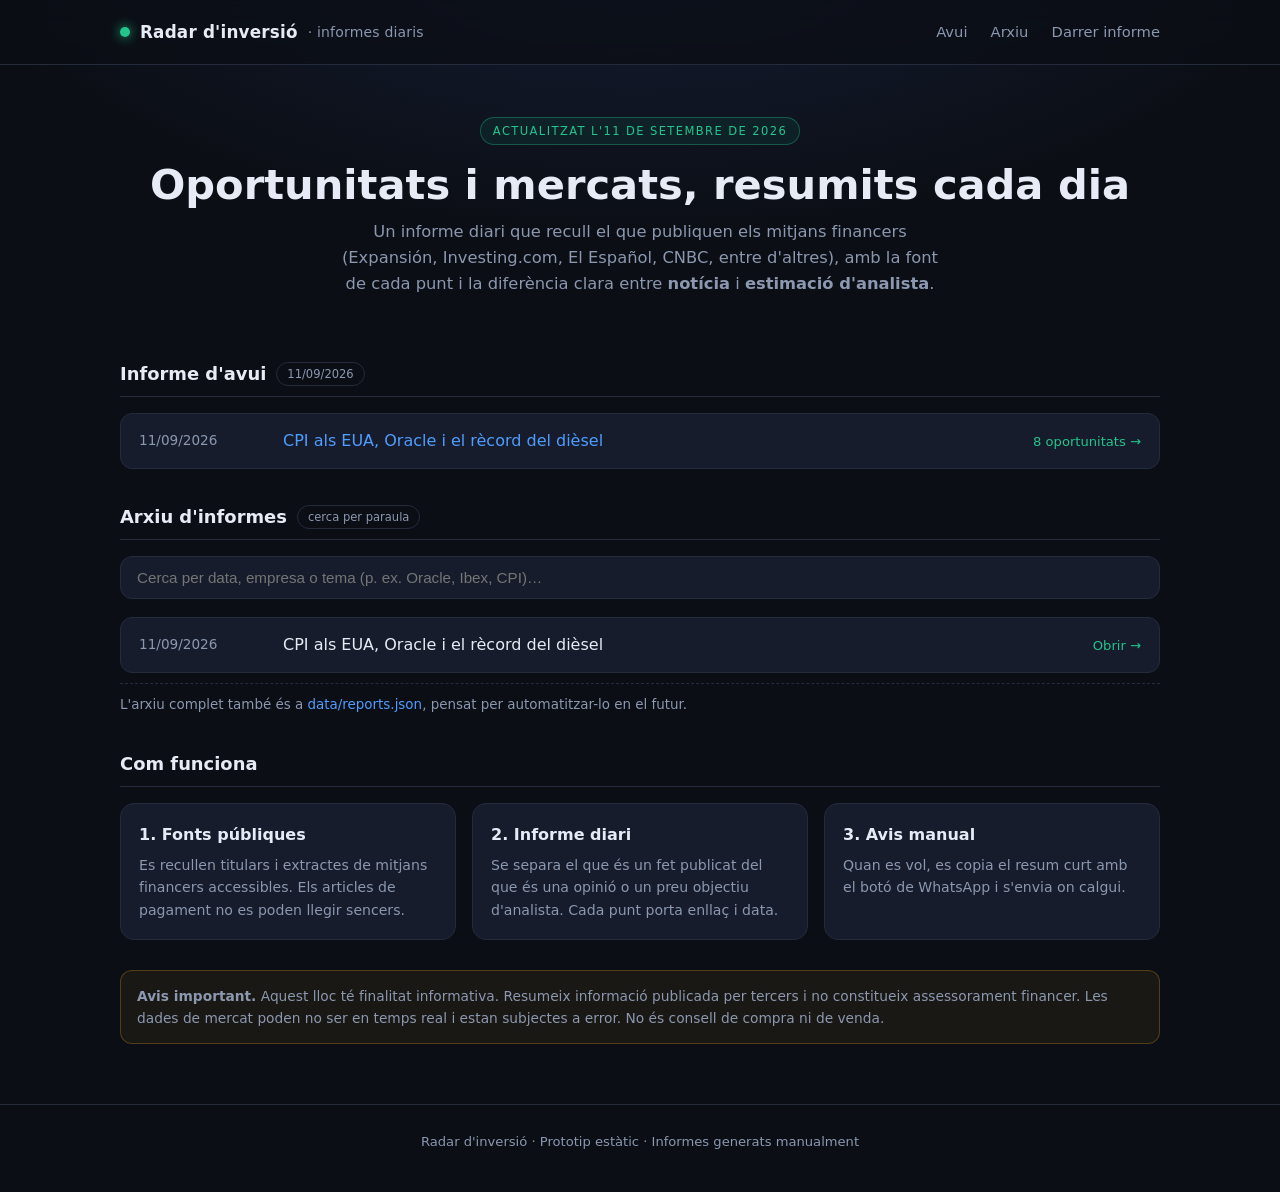
==== index.html @ 151b58ff "primer informe: radar d'inversio 11-09-2026" ====
<!DOCTYPE html>
<html lang="ca">
<head>
<meta charset="UTF-8">
<meta name="viewport" content="width=device-width, initial-scale=1">
<title>Radar d'inversió · informes diaris</title>
<link rel="stylesheet" href="assets/style.css">
</head>
<body>
<header class="site">
  <div class="wrap">
    <div class="brand"><span class="dot"></span> Radar d'inversió <small>· informes diaris</small></div>
    <nav class="top">
      <a href="#avui">Avui</a>
      <a href="#arxiu">Arxiu</a>
      <a href="reports/2026-09-11.html">Darrer informe</a>
    </nav>
  </div>
</header>

<main class="wrap">
  <section class="hero">
    <div class="badge">Actualitzat l'11 de setembre de 2026</div>
    <h1>Oportunitats i mercats, resumits cada dia</h1>
    <p>Un informe diari que recull el que publiquen els mitjans financers (Expansión, Investing.com, El Español, CNBC, entre d'altres), amb la font de cada punt i la diferència clara entre <b>notícia</b> i <b>estimació d'analista</b>.</p>
  </section>

  <h2 class="section-title" id="avui">Informe d'avui <span class="pill">11/09/2026</span></h2>
  <a class="report-item" href="reports/2026-09-11.html" style="display:flex">
    <span class="date">11/09/2026</span>
    <span class="title">CPI als EUA, Oracle i el rècord del dièsel</span>
    <span class="count">8 oportunitats →</span>
  </a>

  <h2 class="section-title" id="arxiu">Arxiu d'informes <span class="pill">cerca per paraula</span></h2>
  <input class="search" id="archive-search" type="search" placeholder="Cerca per data, empresa o tema (p. ex. Oracle, Ibex, CPI)…">

  <div id="archive">
    <div class="report-item" data-date="2026-09-11">
      <span class="date">11/09/2026</span>
      <span class="title">CPI als EUA, Oracle i el rècord del dièsel</span>
      <a class="count" href="reports/2026-09-11.html">Obrir →</a>
    </div>
  </div>

  <p class="source" style="margin-top:6px">L'arxiu complet també és a <a href="data/reports.json">data/reports.json</a>, pensat per automatitzar-lo en el futur.</p>

  <h2 class="section-title">Com funciona</h2>
  <div class="services">
    <div class="service">
      <h4>1. Fonts públiques</h4>
      <p>Es recullen titulars i extractes de mitjans financers accessibles. Els articles de pagament no es poden llegir sencers.</p>
    </div>
    <div class="service">
      <h4>2. Informe diari</h4>
      <p>Se separa el que és un fet publicat del que és una opinió o un preu objectiu d'analista. Cada punt porta enllaç i data.</p>
    </div>
    <div class="service">
      <h4>3. Avis manual</h4>
      <p>Quan es vol, es copia el resum curt amb el botó de WhatsApp i s'envia on calgui.</p>
    </div>
  </div>

  <div class="notice" style="margin-top:30px">
    <b>Avis important.</b> Aquest lloc té finalitat informativa. Resumeix informació publicada per tercers i no constitueix assessorament financer. Les dades de mercat poden no ser en temps real i estan subjectes a error. No és consell de compra ni de venda.
  </div>
</main>

<footer class="site">
  <div class="wrap">
    Radar d'inversió · Prototip estàtic · Informes generats manualment
  </div>
</footer>

<script src="assets/app.js"></script>
</body>
</html>
---- assets/style.css ----
:root {
  --bg: #0b0e14;
  --bg-soft: #131824;
  --bg-card: #161c2b;
  --border: #232b3d;
  --text: #e6ebf5;
  --muted: #8b98b0;
  --accent: #4f9dff;
  --accent-2: #22c58b;
  --danger: #ff5c72;
  --warn: #ffb020;
  --radius: 14px;
  --maxw: 1080px;
}

* { box-sizing: border-box; }

html { scroll-behavior: smooth; }

body {
  margin: 0;
  background: radial-gradient(1200px 600px at 50% -10%, #16203a 0%, var(--bg) 60%);
  color: var(--text);
  font-family: "Segoe UI", system-ui, -apple-system, Roboto, Helvetica, Arial, sans-serif;
  line-height: 1.6;
  min-height: 100vh;
}

a { color: var(--accent); text-decoration: none; }
a:hover { text-decoration: underline; }

.wrap { max-width: var(--maxw); margin: 0 auto; padding: 0 20px; }

header.site {
  border-bottom: 1px solid var(--border);
  background: rgba(11, 14, 20, 0.75);
  backdrop-filter: blur(10px);
  position: sticky;
  top: 0;
  z-index: 20;
}

header.site .wrap {
  display: flex;
  align-items: center;
  justify-content: space-between;
  height: 64px;
  gap: 16px;
}

.brand {
  display: flex;
  align-items: center;
  gap: 10px;
  font-weight: 700;
  font-size: 1.05rem;
  letter-spacing: 0.2px;
}

.brand .dot {
  width: 10px;
  height: 10px;
  border-radius: 50%;
  background: var(--accent-2);
  box-shadow: 0 0 12px var(--accent-2);
}

.brand small { color: var(--muted); font-weight: 400; }

nav.top a {
  color: var(--muted);
  margin-left: 18px;
  font-size: 0.92rem;
}
nav.top a:hover { color: var(--text); text-decoration: none; }

.hero {
  padding: 52px 0 28px;
  text-align: center;
}

.hero h1 {
  font-size: clamp(1.7rem, 4vw, 2.6rem);
  margin: 0 0 10px;
  line-height: 1.15;
}

.hero p {
  color: var(--muted);
  max-width: 620px;
  margin: 0 auto;
  font-size: 1.02rem;
}

.badge {
  display: inline-block;
  font-size: 0.72rem;
  text-transform: uppercase;
  letter-spacing: 1.4px;
  color: var(--accent-2);
  border: 1px solid rgba(34, 197, 139, 0.35);
  background: rgba(34, 197, 139, 0.08);
  padding: 4px 12px;
  border-radius: 999px;
  margin-bottom: 16px;
}

.section-title {
  display: flex;
  align-items: center;
  gap: 10px;
  font-size: 1.12rem;
  margin: 34px 0 16px;
  padding-bottom: 8px;
  border-bottom: 1px solid var(--border);
}

.section-title .pill {
  font-size: 0.72rem;
  color: var(--muted);
  border: 1px solid var(--border);
  border-radius: 999px;
  padding: 2px 10px;
  font-weight: 400;
}

.grid { display: grid; gap: 16px; grid-template-columns: repeat(auto-fill, minmax(320px, 1fr)); }

.card {
  background: linear-gradient(180deg, var(--bg-card), var(--bg-soft));
  border: 1px solid var(--border);
  border-radius: var(--radius);
  padding: 20px;
  transition: transform 0.15s ease, border-color 0.15s ease;
}

.card:hover { transform: translateY(-2px); border-color: #34405a; }

.card h3 { margin: 0 0 6px; font-size: 1.08rem; }

.card .meta { color: var(--muted); font-size: 0.82rem; margin-bottom: 10px; }

.tags { display: flex; flex-wrap: wrap; gap: 6px; margin: 10px 0 0; }

.tag {
  font-size: 0.72rem;
  padding: 3px 9px;
  border-radius: 999px;
  border: 1px solid var(--border);
  color: var(--muted);
}

.tag.noticia { color: #7fb2ff; border-color: rgba(79,157,255,0.4); }
.tag.estimacio { color: var(--warn); border-color: rgba(255,176,32,0.4); }
.tag.rumor { color: var(--danger); border-color: rgba(255,92,114,0.4); }

.report-item {
  display: flex;
  justify-content: space-between;
  align-items: center;
  gap: 14px;
  padding: 14px 18px;
  border: 1px solid var(--border);
  border-radius: 12px;
  background: var(--bg-card);
  margin-bottom: 10px;
}

.report-item .date { color: var(--muted); font-size: 0.85rem; min-width: 130px; }
.report-item .title { flex: 1; font-weight: 500; }
.report-item .count { color: var(--accent-2); font-size: 0.82rem; }

.search {
  width: 100%;
  padding: 12px 16px;
  border-radius: 12px;
  border: 1px solid var(--border);
  background: var(--bg-card);
  color: var(--text);
  font-size: 0.95rem;
  margin-bottom: 18px;
}
.search:focus { outline: none; border-color: var(--accent); }

.op { border-left: 3px solid var(--accent); }
.op.green { border-left-color: var(--accent-2); }
.op.red { border-left-color: var(--danger); }
.op.amber { border-left-color: var(--warn); }

.op h3 { display: flex; align-items: center; gap: 8px; }
.op .ticker { color: var(--muted); font-size: 0.82rem; font-weight: 400; }

.op .row { margin: 10px 0; font-size: 0.93rem; }
.op .row b { color: var(--text); }
.op .row span { color: var(--muted); }

.risk {
  background: rgba(255, 92, 114, 0.07);
  border: 1px solid rgba(255, 92, 114, 0.25);
  border-radius: 10px;
  padding: 10px 12px;
  font-size: 0.88rem;
  margin-top: 12px;
}
.risk b { color: var(--danger); }

.market-table { width: 100%; border-collapse: collapse; font-size: 0.92rem; }
.market-table th, .market-table td { text-align: left; padding: 10px 12px; border-bottom: 1px solid var(--border); }
.market-table th { color: var(--muted); font-weight: 500; font-size: 0.8rem; text-transform: uppercase; letter-spacing: 0.6px; }
.market-table td.num { font-variant-numeric: tabular-nums; }
.up { color: var(--accent-2); }
.down { color: var(--danger); }

.notice {
  background: rgba(255, 176, 32, 0.06);
  border: 1px solid rgba(255, 176, 32, 0.25);
  border-radius: 12px;
  padding: 14px 16px;
  font-size: 0.86rem;
  color: var(--muted);
  margin: 26px 0;
}

.btn {
  display: inline-flex;
  align-items: center;
  gap: 8px;
  background: var(--accent);
  color: #04121f;
  font-weight: 600;
  border: none;
  border-radius: 10px;
  padding: 10px 16px;
  cursor: pointer;
  font-size: 0.9rem;
  transition: filter 0.15s ease;
}
.btn:hover { filter: brightness(1.08); }
.btn.ghost { background: transparent; color: var(--muted); border: 1px solid var(--border); }

.report-head { padding: 40px 0 10px; }
.report-head h1 { margin: 6px 0 8px; font-size: clamp(1.5rem, 3.4vw, 2.2rem); }
.report-head .meta { color: var(--muted); font-size: 0.9rem; }

.source {
  font-size: 0.84rem;
  color: var(--muted);
  margin-top: 12px;
  padding-top: 10px;
  border-top: 1px dashed var(--border);
}
.source a { color: var(--accent); }

footer.site {
  border-top: 1px solid var(--border);
  margin-top: 60px;
  padding: 26px 0 40px;
  color: var(--muted);
  font-size: 0.82rem;
  text-align: center;
}

.back { display: inline-block; margin: 20px 0 0; color: var(--muted); font-size: 0.88rem; }

.services { display: grid; gap: 16px; grid-template-columns: repeat(auto-fit, minmax(240px, 1fr)); }
.service { background: var(--bg-card); border: 1px solid var(--border); border-radius: var(--radius); padding: 18px; }
.service h4 { margin: 0 0 6px; }
.service p { margin: 0; color: var(--muted); font-size: 0.88rem; }

@media (max-width: 640px) {
  .report-item { flex-wrap: wrap; }
  nav.top { display: none; }
}
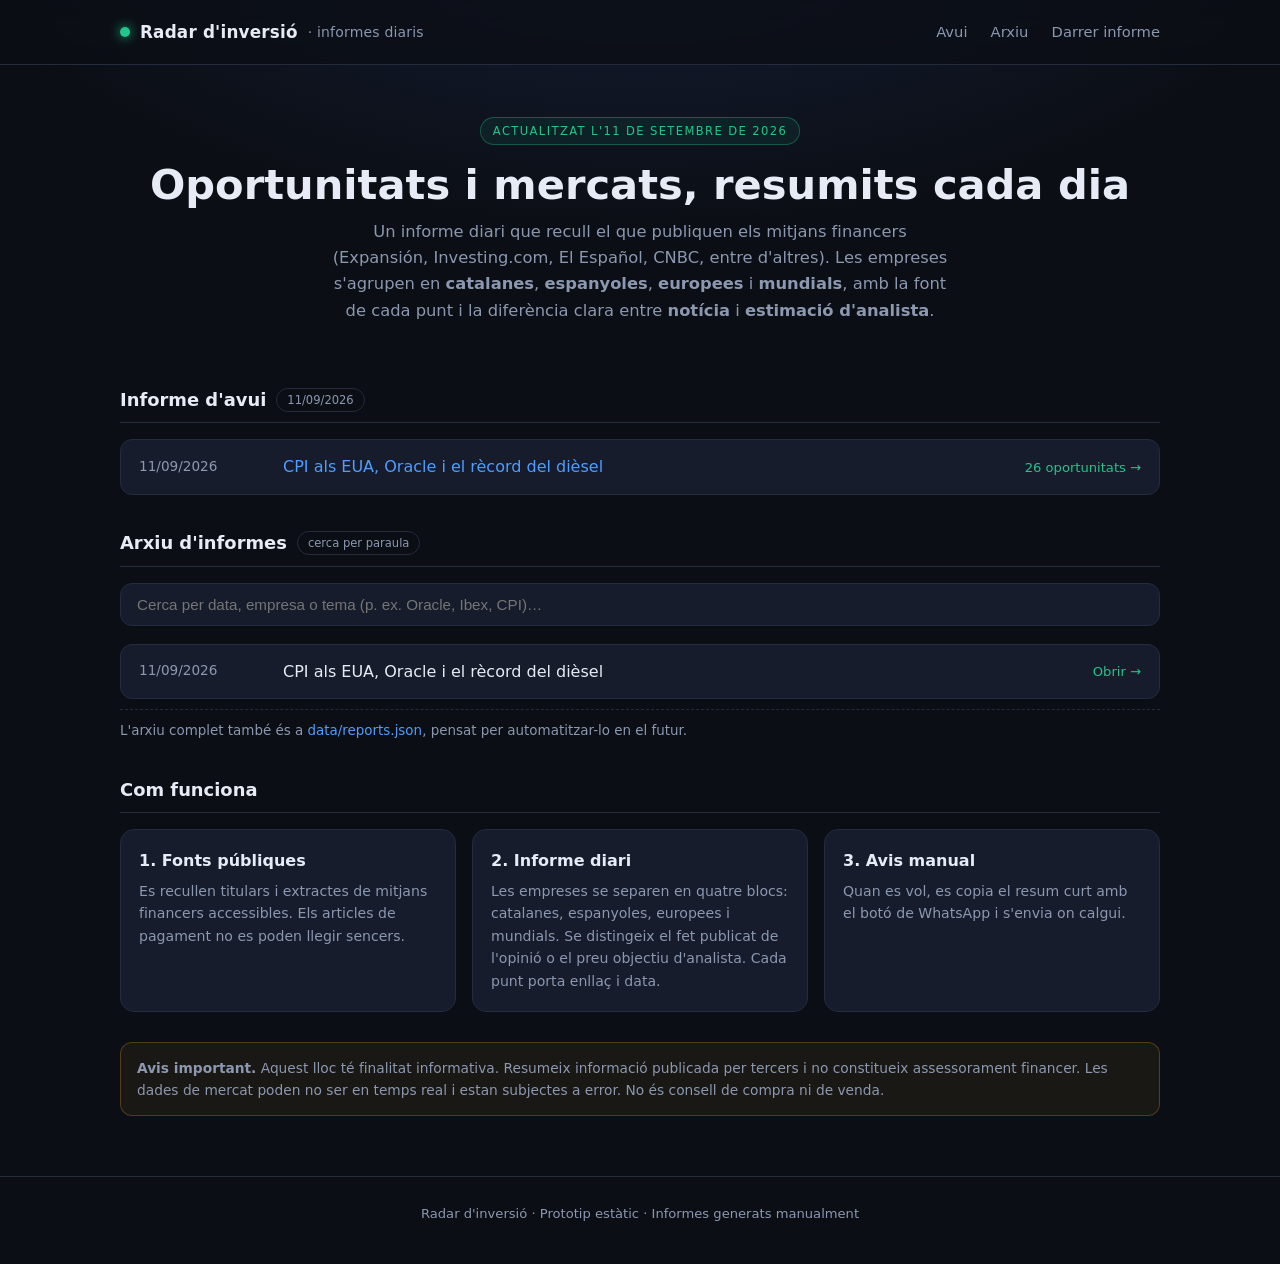
==== commit a2e96896: "informe: separar empreses catalanes, espanyoles, europees i mundials" ====
--- a/index.html
+++ b/index.html
@@ -22,14 +22,14 @@
   <section class="hero">
     <div class="badge">Actualitzat l'11 de setembre de 2026</div>
     <h1>Oportunitats i mercats, resumits cada dia</h1>
-    <p>Un informe diari que recull el que publiquen els mitjans financers (Expansión, Investing.com, El Español, CNBC, entre d'altres), amb la font de cada punt i la diferència clara entre <b>notícia</b> i <b>estimació d'analista</b>.</p>
+    <p>Un informe diari que recull el que publiquen els mitjans financers (Expansión, Investing.com, El Español, CNBC, entre d'altres). Les empreses s'agrupen en <b>catalanes</b>, <b>espanyoles</b>, <b>europees</b> i <b>mundials</b>, amb la font de cada punt i la diferència clara entre <b>notícia</b> i <b>estimació d'analista</b>.</p>
   </section>
 
   <h2 class="section-title" id="avui">Informe d'avui <span class="pill">11/09/2026</span></h2>
   <a class="report-item" href="reports/2026-09-11.html" style="display:flex">
     <span class="date">11/09/2026</span>
     <span class="title">CPI als EUA, Oracle i el rècord del dièsel</span>
-    <span class="count">8 oportunitats →</span>
+    <span class="count">26 oportunitats →</span>
   </a>
 
   <h2 class="section-title" id="arxiu">Arxiu d'informes <span class="pill">cerca per paraula</span></h2>
@@ -53,7 +53,7 @@
     </div>
     <div class="service">
       <h4>2. Informe diari</h4>
-      <p>Se separa el que és un fet publicat del que és una opinió o un preu objectiu d'analista. Cada punt porta enllaç i data.</p>
+      <p>Les empreses se separen en quatre blocs: catalanes, espanyoles, europees i mundials. Se distingeix el fet publicat de l'opinió o el preu objectiu d'analista. Cada punt porta enllaç i data.</p>
     </div>
     <div class="service">
       <h4>3. Avis manual</h4>
--- a/assets/style.css
+++ b/assets/style.css
@@ -124,6 +124,11 @@
   font-weight: 400;
 }
 
+.section-title.s-cat { border-left: 3px solid #f2b829; padding-left: 12px; border-radius: 4px; }
+.section-title.s-esp { border-left: 3px solid #e8482c; padding-left: 12px; border-radius: 4px; }
+.section-title.s-eur { border-left: 3px solid #3b82f6; padding-left: 12px; border-radius: 4px; }
+.section-title.s-mun { border-left: 3px solid #22c58b; padding-left: 12px; border-radius: 4px; }
+
 .grid { display: grid; gap: 16px; grid-template-columns: repeat(auto-fill, minmax(320px, 1fr)); }
 
 .card {
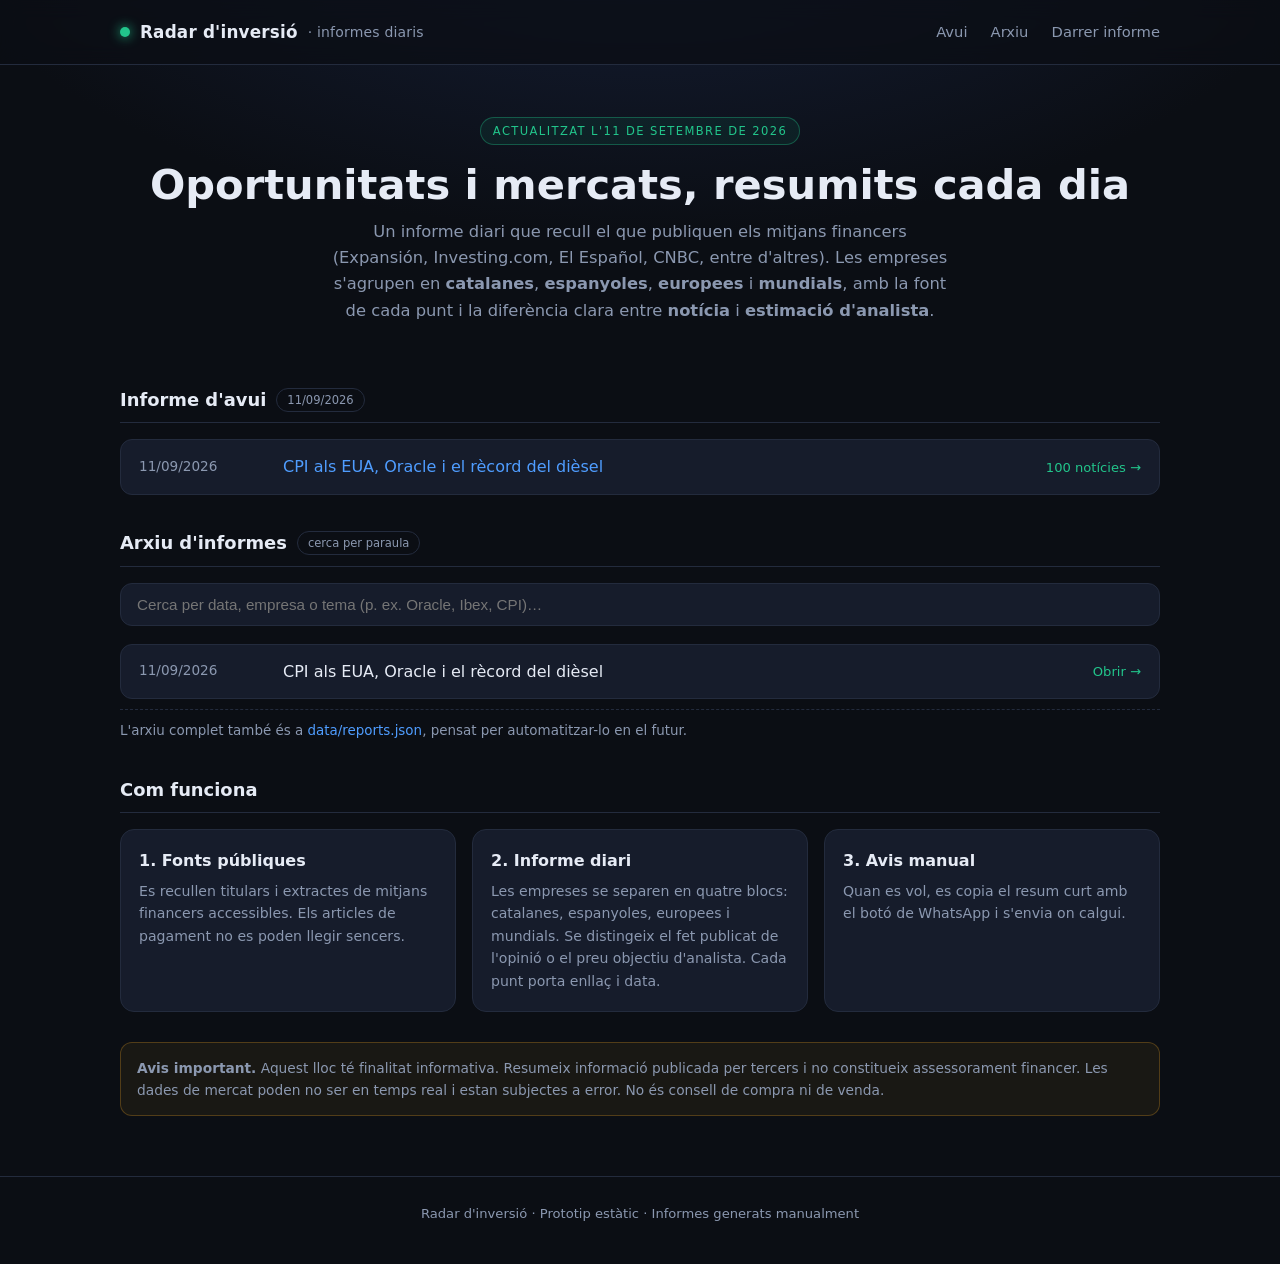
==== commit 85716ee6: "informe: oportunitat del dia amb % citat + feed de 100 noticies per regio" ====
--- a/index.html
+++ b/index.html
@@ -29,7 +29,7 @@
   <a class="report-item" href="reports/2026-09-11.html" style="display:flex">
     <span class="date">11/09/2026</span>
     <span class="title">CPI als EUA, Oracle i el rècord del dièsel</span>
-    <span class="count">26 oportunitats →</span>
+    <span class="count">100 notícies →</span>
   </a>
 
   <h2 class="section-title" id="arxiu">Arxiu d'informes <span class="pill">cerca per paraula</span></h2>
--- a/assets/style.css
+++ b/assets/style.css
@@ -193,7 +193,7 @@
 .op.amber { border-left-color: var(--warn); }
 
 .op h3 { display: flex; align-items: center; gap: 8px; }
-.op .ticker { color: var(--muted); font-size: 0.82rem; font-weight: 400; }
+.ticker { color: var(--muted); font-size: 0.82rem; font-weight: 400; }
 
 .op .row { margin: 10px 0; font-size: 0.93rem; }
 .op .row b { color: var(--text); }
@@ -272,6 +272,67 @@
 .service h4 { margin: 0 0 6px; }
 .service p { margin: 0; color: var(--muted); font-size: 0.88rem; }
 
+/* ==== Feed de notícies ==== */
+.filters { display: flex; flex-wrap: wrap; gap: 8px; margin: 4px 0 18px; }
+.filters button {
+  background: var(--bg-card);
+  border: 1px solid var(--border);
+  color: var(--muted);
+  border-radius: 999px;
+  padding: 6px 14px;
+  font-size: 0.82rem;
+  cursor: pointer;
+}
+.filters button:hover { color: var(--text); }
+.filters button.active { color: #04121f; background: var(--accent); border-color: var(--accent); font-weight: 600; }
+
+.feed { display: flex; flex-direction: column; gap: 8px; }
+
+.feed-item {
+  display: flex;
+  gap: 12px;
+  align-items: flex-start;
+  padding: 12px 14px;
+  border: 1px solid var(--border);
+  border-left: 3px solid var(--border);
+  border-radius: 10px;
+  background: var(--bg-card);
+}
+.feed-item[data-region="cat"] { border-left-color: #f2b829; }
+.feed-item[data-region="esp"] { border-left-color: #e8482c; }
+.feed-item[data-region="eur"] { border-left-color: #3b82f6; }
+.feed-item[data-region="mun"] { border-left-color: #22c58b; }
+.feed-item[data-region="mac"] { border-left-color: #8b98b0; }
+.feed-item[data-region="cri"] { border-left-color: #a855f7; }
+
+.feed-item .fbadge {
+  flex: 0 0 auto;
+  font-size: 0.62rem;
+  text-transform: uppercase;
+  letter-spacing: 0.8px;
+  padding: 3px 7px;
+  border-radius: 6px;
+  border: 1px solid var(--border);
+  color: var(--muted);
+  margin-top: 2px;
+  white-space: nowrap;
+}
+.feed-item h4 { margin: 0; font-size: 0.95rem; font-weight: 600; }
+.feed-item p { margin: 3px 0 0; color: var(--muted); font-size: 0.86rem; }
+.feed-item .fsrc { margin-top: 6px; }
+.feed-item .fsrc a { font-size: 0.75rem; color: #6f9fd8; }
+
+.op-hero { border: 1px solid var(--border); border-radius: var(--radius); padding: 20px; background: linear-gradient(180deg, #1a2436, var(--bg-soft)); }
+.op-hero .pct { font-size: 2rem; font-weight: 700; color: var(--accent-2); line-height: 1; }
+.op-hero .pct.neg { color: var(--danger); }
+.op-hero h3 { margin: 6px 0 4px; }
+.op-hero .sub { color: var(--muted); font-size: 0.86rem; }
+
+.counter { display: flex; gap: 22px; flex-wrap: wrap; margin: 18px 0 4px; }
+.counter div { text-align: center; }
+.counter .n { font-size: 1.5rem; font-weight: 700; }
+.counter .l { font-size: 0.74rem; color: var(--muted); text-transform: uppercase; letter-spacing: 0.8px; }
+
 @media (max-width: 640px) {
   .report-item { flex-wrap: wrap; }
   nav.top { display: none; }
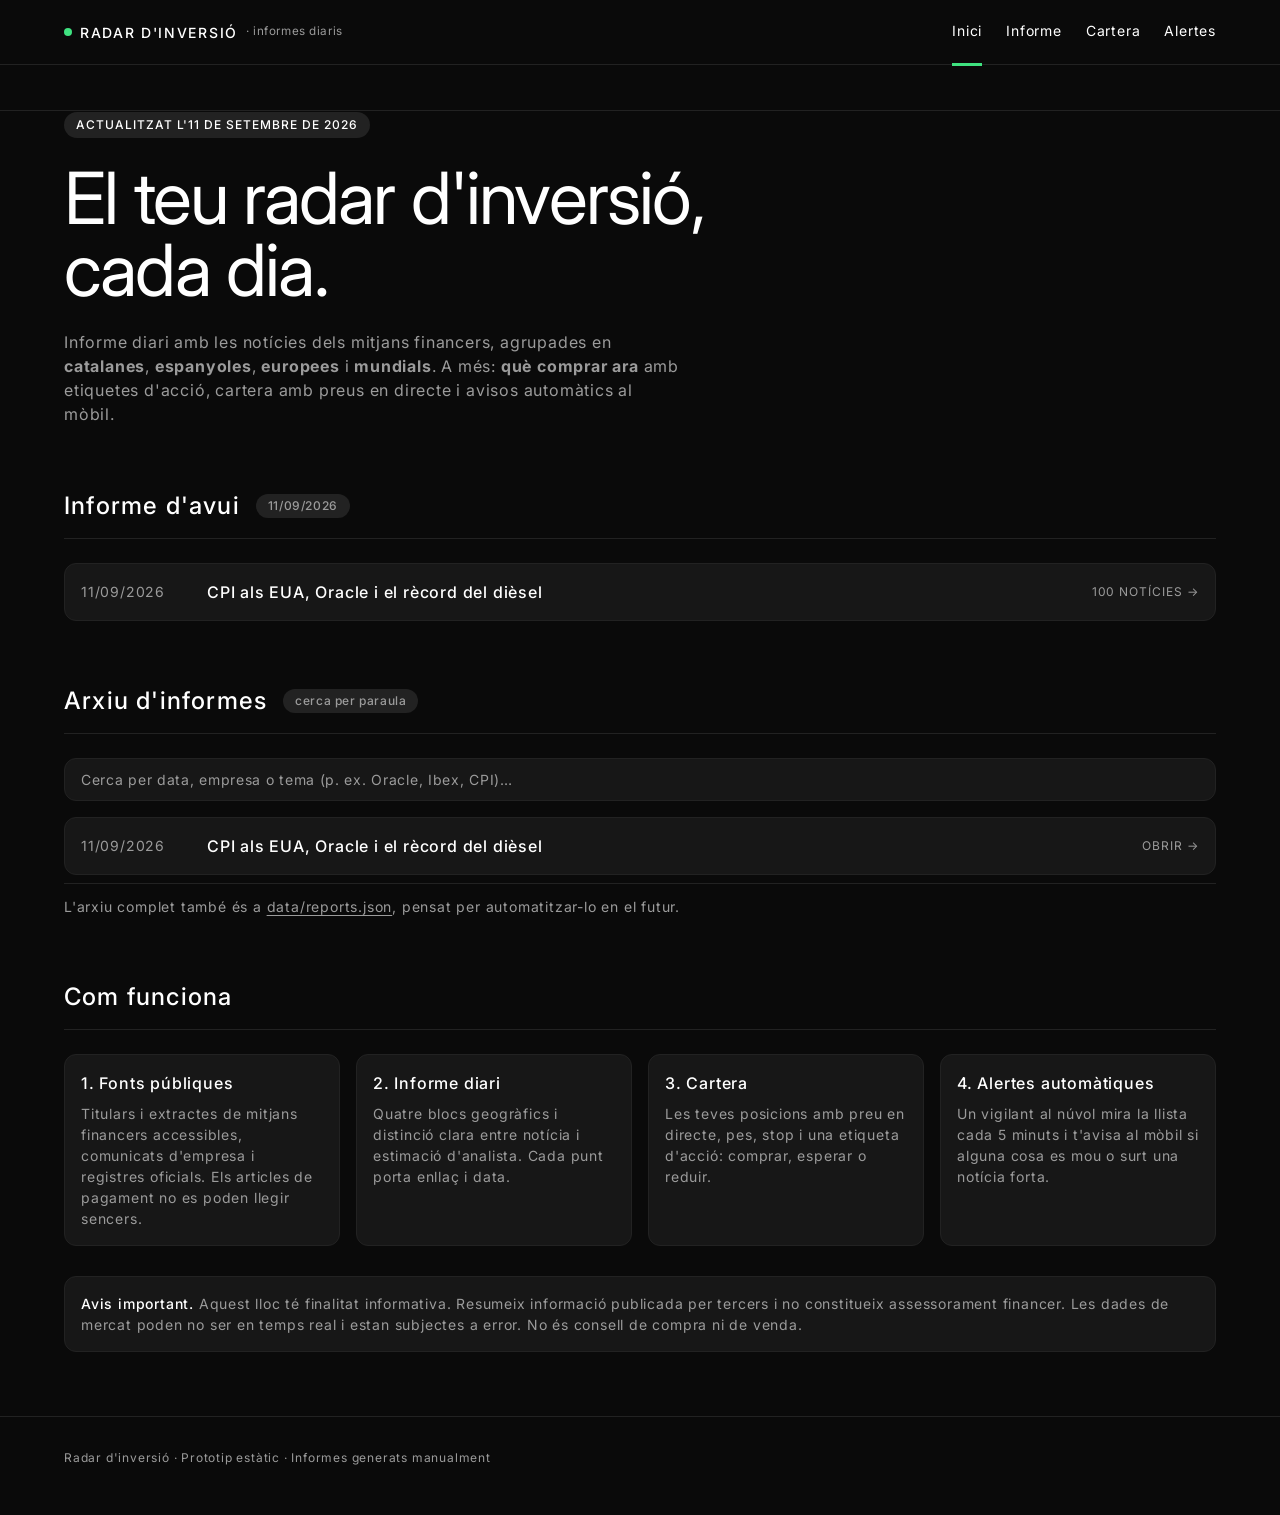
==== commit 24cc60ab: "Sandclock UI + cartera amb widgets, radar d'accio i alertes ntfy automatiques" ====
--- a/index.html
+++ b/index.html
@@ -11,18 +11,21 @@
   <div class="wrap">
     <div class="brand"><span class="dot"></span> Radar d'inversió <small>· informes diaris</small></div>
     <nav class="top">
-      <a href="#avui">Avui</a>
-      <a href="#arxiu">Arxiu</a>
-      <a href="reports/2026-09-11.html">Darrer informe</a>
+      <a href="index.html" class="active">Inici</a>
+      <a href="reports/2026-09-11.html">Informe</a>
+      <a href="cartera.html">Cartera</a>
+      <a href="alertes.html">Alertes</a>
     </nav>
   </div>
 </header>
 
+<div id="ticker-tape"></div>
+
 <main class="wrap">
   <section class="hero">
     <div class="badge">Actualitzat l'11 de setembre de 2026</div>
-    <h1>Oportunitats i mercats, resumits cada dia</h1>
-    <p>Un informe diari que recull el que publiquen els mitjans financers (Expansión, Investing.com, El Español, CNBC, entre d'altres). Les empreses s'agrupen en <b>catalanes</b>, <b>espanyoles</b>, <b>europees</b> i <b>mundials</b>, amb la font de cada punt i la diferència clara entre <b>notícia</b> i <b>estimació d'analista</b>.</p>
+    <h1>El teu radar d'inversió, cada dia.</h1>
+    <p>Informe diari amb les notícies dels mitjans financers, agrupades en <b>catalanes</b>, <b>espanyoles</b>, <b>europees</b> i <b>mundials</b>. A més: <b>què comprar ara</b> amb etiquetes d'acció, cartera amb preus en directe i avisos automàtics al mòbil.</p>
   </section>
 
   <h2 class="section-title" id="avui">Informe d'avui <span class="pill">11/09/2026</span></h2>
@@ -49,15 +52,19 @@
   <div class="services">
     <div class="service">
       <h4>1. Fonts públiques</h4>
-      <p>Es recullen titulars i extractes de mitjans financers accessibles. Els articles de pagament no es poden llegir sencers.</p>
+      <p>Titulars i extractes de mitjans financers accessibles, comunicats d'empresa i registres oficials. Els articles de pagament no es poden llegir sencers.</p>
     </div>
     <div class="service">
       <h4>2. Informe diari</h4>
-      <p>Les empreses se separen en quatre blocs: catalanes, espanyoles, europees i mundials. Se distingeix el fet publicat de l'opinió o el preu objectiu d'analista. Cada punt porta enllaç i data.</p>
+      <p>Quatre blocs geogràfics i distinció clara entre notícia i estimació d'analista. Cada punt porta enllaç i data.</p>
     </div>
     <div class="service">
-      <h4>3. Avis manual</h4>
-      <p>Quan es vol, es copia el resum curt amb el botó de WhatsApp i s'envia on calgui.</p>
+      <h4>3. <a href="cartera.html">Cartera</a></h4>
+      <p>Les teves posicions amb preu en directe, pes, stop i una etiqueta d'acció: comprar, esperar o reduir.</p>
+    </div>
+    <div class="service">
+      <h4>4. <a href="alertes.html">Alertes automàtiques</a></h4>
+      <p>Un vigilant al núvol mira la llista cada 5 minuts i t'avisa al mòbil si alguna cosa es mou o surt una notícia forta.</p>
     </div>
   </div>
 
@@ -73,5 +80,6 @@
 </footer>
 
 <script src="assets/app.js"></script>
+<script src="assets/widgets.js"></script>
 </body>
 </html>
--- a/assets/style.css
+++ b/assets/style.css
@@ -1,16 +1,57 @@
+@import url('https://fonts.googleapis.com/css2?family=Inter:wght@400;500&display=swap');
+@import url('https://api.fontshare.com/v2/css?f[]=satoshi@400&display=swap');
+
+/* ============================================================
+   Sandclock — DeFi command terminal at midnight
+   Matte black canvas, hairline graphite borders, one mint signal.
+   ============================================================ */
+
 :root {
-  --bg: #0b0e14;
-  --bg-soft: #131824;
-  --bg-card: #161c2b;
-  --border: #232b3d;
-  --text: #e6ebf5;
-  --muted: #8b98b0;
-  --accent: #4f9dff;
-  --accent-2: #22c58b;
-  --danger: #ff5c72;
-  --warn: #ffb020;
-  --radius: 14px;
-  --maxw: 1080px;
+  /* Colors */
+  --color-abyss: #0a0a0a;
+  --color-carbon: #171717;
+  --color-graphite: #222222;
+  --color-ash: #9b9b9b;
+  --color-chalk: #ffffff;
+  --color-signal-mint: #3fe280;
+  /* Functional exception: negative money signal only (see Do's/Don'ts) */
+  --color-signal-down: #ff6b6b;
+
+  /* Typography */
+  --font-aeonik: 'Satoshi', 'Inter', ui-sans-serif, system-ui, -apple-system, "Segoe UI", Roboto, sans-serif;
+  --font-inter: 'Inter', ui-sans-serif, system-ui, -apple-system, "Segoe UI", Roboto, sans-serif;
+
+  --text-caption: 14px;
+  --text-body: 16px;
+  --text-subheading: 20px;
+  --text-heading-sm: 24px;
+  --text-heading: 36px;
+  --text-display: 72px;
+
+  /* Spacing */
+  --spacing-8: 8px;
+  --spacing-16: 16px;
+  --spacing-24: 24px;
+  --spacing-32: 32px;
+  --spacing-40: 40px;
+  --spacing-48: 48px;
+  --spacing-64: 64px;
+
+  /* Layout */
+  --page-max-width: 1200px;
+
+  /* Radius */
+  --radius-cards: 12px;
+  --radius-pills: 9999px;
+  --radius-buttons: 16px;
+
+  /* Surface aliases */
+  --bg: var(--color-abyss);
+  --bg-card: var(--color-carbon);
+  --border: var(--color-graphite);
+  --text: var(--color-chalk);
+  --muted: var(--color-ash);
+  --accent: var(--color-signal-mint);
 }
 
 * { box-sizing: border-box; }
@@ -19,25 +60,29 @@
 
 body {
   margin: 0;
-  background: radial-gradient(1200px 600px at 50% -10%, #16203a 0%, var(--bg) 60%);
-  color: var(--text);
-  font-family: "Segoe UI", system-ui, -apple-system, Roboto, Helvetica, Arial, sans-serif;
-  line-height: 1.6;
+  background: var(--color-abyss);
+  color: var(--color-chalk);
+  font-family: var(--font-inter);
+  font-size: var(--text-body);
+  font-weight: 400;
+  line-height: 1.5;
+  letter-spacing: 0.05em;
   min-height: 100vh;
-}
-
-a { color: var(--accent); text-decoration: none; }
-a:hover { text-decoration: underline; }
-
-.wrap { max-width: var(--maxw); margin: 0 auto; padding: 0 20px; }
-
+  -webkit-font-smoothing: antialiased;
+}
+
+a { color: var(--color-chalk); text-decoration: none; }
+a:hover { color: var(--color-signal-mint); }
+
+.wrap { max-width: var(--page-max-width); margin: 0 auto; padding: 0 var(--spacing-24); }
+
+/* ---------- Header ---------- */
 header.site {
-  border-bottom: 1px solid var(--border);
-  background: rgba(11, 14, 20, 0.75);
-  backdrop-filter: blur(10px);
+  border-bottom: 1px solid var(--color-graphite);
+  background: var(--color-abyss);
   position: sticky;
   top: 0;
-  z-index: 20;
+  z-index: 30;
 }
 
 header.site .wrap {
@@ -45,295 +90,405 @@
   align-items: center;
   justify-content: space-between;
   height: 64px;
-  gap: 16px;
+  gap: var(--spacing-16);
 }
 
 .brand {
   display: flex;
   align-items: center;
-  gap: 10px;
-  font-weight: 700;
-  font-size: 1.05rem;
-  letter-spacing: 0.2px;
+  gap: var(--spacing-8);
+  font-weight: 500;
+  font-size: var(--text-caption);
+  text-transform: uppercase;
+  letter-spacing: 0.12em;
 }
 
 .brand .dot {
-  width: 10px;
-  height: 10px;
-  border-radius: 50%;
-  background: var(--accent-2);
-  box-shadow: 0 0 12px var(--accent-2);
-}
-
-.brand small { color: var(--muted); font-weight: 400; }
-
+  width: 8px;
+  height: 8px;
+  border-radius: var(--radius-pills);
+  background: var(--color-signal-mint);
+}
+
+.brand small { color: var(--color-ash); font-weight: 400; text-transform: none; letter-spacing: 0.05em; }
+
+nav.top { display: flex; align-items: center; gap: var(--spacing-24); }
 nav.top a {
-  color: var(--muted);
-  margin-left: 18px;
-  font-size: 0.92rem;
-}
-nav.top a:hover { color: var(--text); text-decoration: none; }
-
-.hero {
-  padding: 52px 0 28px;
-  text-align: center;
-}
-
+  color: var(--color-chalk);
+  font-size: var(--text-caption);
+  font-weight: 400;
+  padding: 22px 0;
+  border-bottom: 3px solid transparent;
+}
+nav.top a:hover { color: var(--color-chalk); }
+nav.top a.active { border-bottom-color: var(--color-signal-mint); }
+
+/* ---------- Buttons ---------- */
+.btn {
+  display: inline-flex;
+  align-items: center;
+  gap: var(--spacing-8);
+  background: var(--color-signal-mint);
+  color: var(--color-abyss);
+  font-family: var(--font-inter);
+  font-weight: 500;
+  font-size: var(--text-body);
+  letter-spacing: 0.05em;
+  border: none;
+  border-radius: var(--radius-buttons);
+  padding: 12px 24px;
+  cursor: pointer;
+}
+.btn:hover { filter: brightness(0.94); }
+.btn.ghost {
+  background: transparent;
+  color: var(--color-chalk);
+  border: 1px solid var(--color-graphite);
+}
+.btn.ghost:hover { border-color: var(--color-ash); filter: none; }
+.btn.pill { border-radius: var(--radius-pills); }
+
+/* ---------- Ticker tape ---------- */
+#ticker-tape { height: 46px; border-bottom: 1px solid var(--color-graphite); background: var(--color-abyss); overflow: hidden; }
+
+/* ---------- Hero ---------- */
+.hero { padding: var(--spacing-80) 0 var(--spacing-48); }
 .hero h1 {
-  font-size: clamp(1.7rem, 4vw, 2.6rem);
-  margin: 0 0 10px;
-  line-height: 1.15;
-}
-
-.hero p {
-  color: var(--muted);
-  max-width: 620px;
-  margin: 0 auto;
-  font-size: 1.02rem;
-}
+  font-family: var(--font-aeonik);
+  font-weight: 400;
+  font-size: var(--text-display);
+  line-height: 1;
+  letter-spacing: -0.025em;
+  margin: 0 0 var(--spacing-24);
+  max-width: 16ch;
+}
+.hero p { color: var(--color-ash); max-width: 62ch; margin: 0; font-size: var(--text-body); }
 
 .badge {
   display: inline-block;
-  font-size: 0.72rem;
-  text-transform: uppercase;
-  letter-spacing: 1.4px;
-  color: var(--accent-2);
-  border: 1px solid rgba(34, 197, 139, 0.35);
-  background: rgba(34, 197, 139, 0.08);
-  padding: 4px 12px;
-  border-radius: 999px;
-  margin-bottom: 16px;
-}
-
+  font-size: 12px;
+  font-weight: 500;
+  letter-spacing: 0.08em;
+  text-transform: uppercase;
+  color: var(--color-chalk);
+  background: var(--color-graphite);
+  padding: 4px 12px;
+  border-radius: var(--radius-pills);
+  margin-bottom: var(--spacing-24);
+}
+
+/* ---------- Section titles ---------- */
 .section-title {
   display: flex;
   align-items: center;
-  gap: 10px;
-  font-size: 1.12rem;
-  margin: 34px 0 16px;
-  padding-bottom: 8px;
-  border-bottom: 1px solid var(--border);
-}
-
+  gap: var(--spacing-16);
+  font-size: var(--text-heading-sm);
+  font-weight: 500;
+  letter-spacing: 1.2px;
+  line-height: 1.33;
+  margin: var(--spacing-64) 0 var(--spacing-24);
+  padding-bottom: var(--spacing-16);
+  border-bottom: 1px solid var(--color-graphite);
+}
 .section-title .pill {
-  font-size: 0.72rem;
-  color: var(--muted);
-  border: 1px solid var(--border);
-  border-radius: 999px;
-  padding: 2px 10px;
-  font-weight: 400;
-}
-
-.section-title.s-cat { border-left: 3px solid #f2b829; padding-left: 12px; border-radius: 4px; }
-.section-title.s-esp { border-left: 3px solid #e8482c; padding-left: 12px; border-radius: 4px; }
-.section-title.s-eur { border-left: 3px solid #3b82f6; padding-left: 12px; border-radius: 4px; }
-.section-title.s-mun { border-left: 3px solid #22c58b; padding-left: 12px; border-radius: 4px; }
-
-.grid { display: grid; gap: 16px; grid-template-columns: repeat(auto-fill, minmax(320px, 1fr)); }
+  font-size: 12px;
+  font-weight: 500;
+  color: var(--color-ash);
+  background: var(--color-graphite);
+  border: none;
+  border-radius: var(--radius-pills);
+  padding: 4px 12px;
+  letter-spacing: 0.05em;
+}
+
+/* ---------- Cards ---------- */
+.grid { display: grid; gap: var(--spacing-16); grid-template-columns: repeat(auto-fill, minmax(320px, 1fr)); }
 
 .card {
-  background: linear-gradient(180deg, var(--bg-card), var(--bg-soft));
-  border: 1px solid var(--border);
-  border-radius: var(--radius);
-  padding: 20px;
-  transition: transform 0.15s ease, border-color 0.15s ease;
-}
-
-.card:hover { transform: translateY(-2px); border-color: #34405a; }
-
-.card h3 { margin: 0 0 6px; font-size: 1.08rem; }
-
-.card .meta { color: var(--muted); font-size: 0.82rem; margin-bottom: 10px; }
-
-.tags { display: flex; flex-wrap: wrap; gap: 6px; margin: 10px 0 0; }
-
+  background: var(--color-carbon);
+  border: 1px solid var(--color-graphite);
+  border-radius: var(--radius-cards);
+  padding: var(--spacing-16);
+}
+.card h3 { margin: 0 0 var(--spacing-8); font-size: var(--text-subheading); font-weight: 500; line-height: 1.4; }
+.card .meta { color: var(--color-ash); font-size: var(--text-caption); margin-bottom: var(--spacing-8); }
+
+.op { border-left: 1px solid var(--color-graphite); }
+.op.green, .op.red, .op.amber { border-left: 1px solid var(--color-graphite); }
+
+.tags { display: flex; flex-wrap: wrap; gap: var(--spacing-8); margin-top: var(--spacing-8); }
 .tag {
-  font-size: 0.72rem;
-  padding: 3px 9px;
-  border-radius: 999px;
-  border: 1px solid var(--border);
-  color: var(--muted);
-}
-
-.tag.noticia { color: #7fb2ff; border-color: rgba(79,157,255,0.4); }
-.tag.estimacio { color: var(--warn); border-color: rgba(255,176,32,0.4); }
-.tag.rumor { color: var(--danger); border-color: rgba(255,92,114,0.4); }
+  font-size: 12px;
+  font-weight: 500;
+  padding: 4px 12px;
+  border-radius: var(--radius-pills);
+  background: var(--color-graphite);
+  color: var(--color-chalk);
+  border: none;
+}
+.tag.noticia, .tag.estimacio, .tag.rumor { color: var(--color-chalk); }
+
+.ticker { color: var(--color-ash); font-size: var(--text-caption); font-weight: 400; }
+.op .row { margin: var(--spacing-8) 0; font-size: var(--text-caption); }
+.op .row b { font-weight: 500; color: var(--color-chalk); }
+.op .row span { color: var(--color-ash); }
+
+.risk {
+  background: var(--color-abyss);
+  border: 1px solid var(--color-graphite);
+  border-radius: var(--radius-cards);
+  padding: 12px;
+  font-size: var(--text-caption);
+  margin-top: var(--spacing-16);
+  color: var(--color-ash);
+}
+.risk b { color: var(--color-chalk); font-weight: 500; }
+
+.source {
+  font-size: var(--text-caption);
+  color: var(--color-ash);
+  margin-top: var(--spacing-16);
+  padding-top: 12px;
+  border-top: 1px solid var(--color-graphite);
+}
+.source a { color: var(--color-ash); text-decoration: underline; text-underline-offset: 3px; }
+.source a:hover { color: var(--color-signal-mint); }
+
+/* ---------- Opportunity hero (live signal) ---------- */
+.op-hero {
+  background: var(--color-carbon);
+  border: 1px solid var(--color-signal-mint);
+  border-radius: var(--radius-cards);
+  padding: var(--spacing-24);
+}
+.op-hero .pct { font-size: var(--text-heading); font-weight: 500; color: var(--color-signal-mint); line-height: 1.11; }
+.op-hero .pct.neg { color: var(--color-signal-down); }
+.op-hero h3 { margin: var(--spacing-8) 0 4px; font-size: var(--text-subheading); font-weight: 500; }
+.op-hero .sub { color: var(--color-ash); font-size: var(--text-caption); }
+
+/* ---------- Action labels ---------- */
+.action {
+  display: inline-flex;
+  align-items: center;
+  gap: 6px;
+  font-size: 12px;
+  font-weight: 500;
+  letter-spacing: 0.08em;
+  text-transform: uppercase;
+  border-radius: var(--radius-pills);
+  padding: 4px 12px;
+  white-space: nowrap;
+}
+.action.buy { background: var(--color-signal-mint); color: var(--color-abyss); }
+.action.wait { background: transparent; color: var(--color-chalk); border: 1px solid var(--color-graphite); }
+.action.reduce { background: transparent; color: var(--color-signal-down); border: 1px solid var(--color-signal-down); }
+
+.score { font-size: var(--text-subheading); font-weight: 500; }
+.score.high { color: var(--color-signal-mint); }
+.score.mid { color: var(--color-chalk); }
+.score.low { color: var(--color-signal-down); }
+
+/* ---------- Counter ---------- */
+.counter { display: flex; gap: var(--spacing-48); flex-wrap: wrap; margin: var(--spacing-24) 0 0; }
+.counter div { min-width: 96px; }
+.counter .n { font-size: var(--text-heading); font-weight: 500; line-height: 1.11; color: var(--color-chalk); }
+.counter .l { font-size: 12px; color: var(--color-ash); text-transform: uppercase; letter-spacing: 0.08em; margin-top: 4px; }
+
+/* ---------- Report head / list ---------- */
+.report-head { padding: var(--spacing-64) 0 var(--spacing-16); }
+.report-head h1 { font-family: var(--font-aeonik); font-weight: 400; font-size: var(--text-heading); line-height: 1.11; letter-spacing: -0.01em; margin: var(--spacing-8) 0; max-width: 24ch; }
+.report-head .meta { color: var(--color-ash); font-size: var(--text-caption); }
 
 .report-item {
   display: flex;
   justify-content: space-between;
   align-items: center;
-  gap: 14px;
-  padding: 14px 18px;
-  border: 1px solid var(--border);
-  border-radius: 12px;
-  background: var(--bg-card);
-  margin-bottom: 10px;
-}
-
-.report-item .date { color: var(--muted); font-size: 0.85rem; min-width: 130px; }
+  gap: var(--spacing-16);
+  padding: var(--spacing-16);
+  border: 1px solid var(--color-graphite);
+  border-radius: var(--radius-cards);
+  background: var(--color-carbon);
+  margin-bottom: var(--spacing-8);
+}
+.report-item .date { color: var(--color-ash); font-size: var(--text-caption); min-width: 110px; }
 .report-item .title { flex: 1; font-weight: 500; }
-.report-item .count { color: var(--accent-2); font-size: 0.82rem; }
+.report-item:hover { border-color: var(--color-ash); }
+.report-item .count { color: var(--color-ash); font-size: 12px; text-transform: uppercase; letter-spacing: 0.08em; }
 
 .search {
   width: 100%;
   padding: 12px 16px;
-  border-radius: 12px;
-  border: 1px solid var(--border);
-  background: var(--bg-card);
-  color: var(--text);
-  font-size: 0.95rem;
-  margin-bottom: 18px;
-}
-.search:focus { outline: none; border-color: var(--accent); }
-
-.op { border-left: 3px solid var(--accent); }
-.op.green { border-left-color: var(--accent-2); }
-.op.red { border-left-color: var(--danger); }
-.op.amber { border-left-color: var(--warn); }
-
-.op h3 { display: flex; align-items: center; gap: 8px; }
-.ticker { color: var(--muted); font-size: 0.82rem; font-weight: 400; }
-
-.op .row { margin: 10px 0; font-size: 0.93rem; }
-.op .row b { color: var(--text); }
-.op .row span { color: var(--muted); }
-
-.risk {
-  background: rgba(255, 92, 114, 0.07);
-  border: 1px solid rgba(255, 92, 114, 0.25);
-  border-radius: 10px;
-  padding: 10px 12px;
-  font-size: 0.88rem;
-  margin-top: 12px;
-}
-.risk b { color: var(--danger); }
-
-.market-table { width: 100%; border-collapse: collapse; font-size: 0.92rem; }
-.market-table th, .market-table td { text-align: left; padding: 10px 12px; border-bottom: 1px solid var(--border); }
-.market-table th { color: var(--muted); font-weight: 500; font-size: 0.8rem; text-transform: uppercase; letter-spacing: 0.6px; }
-.market-table td.num { font-variant-numeric: tabular-nums; }
-.up { color: var(--accent-2); }
-.down { color: var(--danger); }
-
-.notice {
-  background: rgba(255, 176, 32, 0.06);
-  border: 1px solid rgba(255, 176, 32, 0.25);
-  border-radius: 12px;
-  padding: 14px 16px;
-  font-size: 0.86rem;
-  color: var(--muted);
-  margin: 26px 0;
-}
-
-.btn {
-  display: inline-flex;
-  align-items: center;
-  gap: 8px;
-  background: var(--accent);
-  color: #04121f;
-  font-weight: 600;
-  border: none;
-  border-radius: 10px;
-  padding: 10px 16px;
+  border-radius: var(--radius-cards);
+  border: 1px solid var(--color-graphite);
+  background: var(--color-carbon);
+  color: var(--color-chalk);
+  font-family: var(--font-inter);
+  font-size: var(--text-caption);
+  letter-spacing: 0.05em;
+  margin-bottom: var(--spacing-16);
+}
+.search:focus { outline: none; border-color: var(--color-signal-mint); }
+.search::placeholder { color: var(--color-ash); }
+
+/* ---------- Feed ---------- */
+.filters { display: flex; flex-wrap: wrap; gap: var(--spacing-8); margin: var(--spacing-8) 0 var(--spacing-24); }
+.filters button {
+  background: transparent;
+  border: 1px solid var(--color-graphite);
+  color: var(--color-ash);
+  border-radius: var(--radius-pills);
+  padding: 6px 16px;
+  font-family: var(--font-inter);
+  font-size: 12px;
+  font-weight: 500;
+  letter-spacing: 0.08em;
+  text-transform: uppercase;
   cursor: pointer;
-  font-size: 0.9rem;
-  transition: filter 0.15s ease;
-}
-.btn:hover { filter: brightness(1.08); }
-.btn.ghost { background: transparent; color: var(--muted); border: 1px solid var(--border); }
-
-.report-head { padding: 40px 0 10px; }
-.report-head h1 { margin: 6px 0 8px; font-size: clamp(1.5rem, 3.4vw, 2.2rem); }
-.report-head .meta { color: var(--muted); font-size: 0.9rem; }
-
-.source {
-  font-size: 0.84rem;
-  color: var(--muted);
-  margin-top: 12px;
-  padding-top: 10px;
-  border-top: 1px dashed var(--border);
-}
-.source a { color: var(--accent); }
-
-footer.site {
-  border-top: 1px solid var(--border);
-  margin-top: 60px;
-  padding: 26px 0 40px;
-  color: var(--muted);
-  font-size: 0.82rem;
-  text-align: center;
-}
-
-.back { display: inline-block; margin: 20px 0 0; color: var(--muted); font-size: 0.88rem; }
-
-.services { display: grid; gap: 16px; grid-template-columns: repeat(auto-fit, minmax(240px, 1fr)); }
-.service { background: var(--bg-card); border: 1px solid var(--border); border-radius: var(--radius); padding: 18px; }
-.service h4 { margin: 0 0 6px; }
-.service p { margin: 0; color: var(--muted); font-size: 0.88rem; }
-
-/* ==== Feed de notícies ==== */
-.filters { display: flex; flex-wrap: wrap; gap: 8px; margin: 4px 0 18px; }
-.filters button {
-  background: var(--bg-card);
-  border: 1px solid var(--border);
-  color: var(--muted);
-  border-radius: 999px;
-  padding: 6px 14px;
-  font-size: 0.82rem;
-  cursor: pointer;
-}
-.filters button:hover { color: var(--text); }
-.filters button.active { color: #04121f; background: var(--accent); border-color: var(--accent); font-weight: 600; }
-
-.feed { display: flex; flex-direction: column; gap: 8px; }
+}
+.filters button:hover { color: var(--color-chalk); }
+.filters button.active { background: var(--color-chalk); color: var(--color-abyss); border-color: var(--color-chalk); }
+
+.feed { display: flex; flex-direction: column; gap: var(--spacing-8); }
 
 .feed-item {
   display: flex;
-  gap: 12px;
+  gap: var(--spacing-16);
   align-items: flex-start;
-  padding: 12px 14px;
-  border: 1px solid var(--border);
-  border-left: 3px solid var(--border);
-  border-radius: 10px;
-  background: var(--bg-card);
-}
-.feed-item[data-region="cat"] { border-left-color: #f2b829; }
-.feed-item[data-region="esp"] { border-left-color: #e8482c; }
-.feed-item[data-region="eur"] { border-left-color: #3b82f6; }
-.feed-item[data-region="mun"] { border-left-color: #22c58b; }
-.feed-item[data-region="mac"] { border-left-color: #8b98b0; }
-.feed-item[data-region="cri"] { border-left-color: #a855f7; }
+  padding: var(--spacing-16);
+  border: 1px solid var(--color-graphite);
+  border-radius: var(--radius-cards);
+  background: var(--color-carbon);
+}
+.feed-item[data-region] { border-left: 1px solid var(--color-graphite); }
+.feed-item:hover { border-color: var(--color-ash); }
 
 .feed-item .fbadge {
   flex: 0 0 auto;
-  font-size: 0.62rem;
-  text-transform: uppercase;
-  letter-spacing: 0.8px;
-  padding: 3px 7px;
-  border-radius: 6px;
-  border: 1px solid var(--border);
-  color: var(--muted);
+  font-size: 12px;
+  font-weight: 500;
+  letter-spacing: 0.08em;
+  text-transform: uppercase;
+  padding: 4px 12px;
+  border-radius: var(--radius-pills);
+  background: var(--color-graphite);
+  color: var(--color-chalk);
   margin-top: 2px;
   white-space: nowrap;
 }
-.feed-item h4 { margin: 0; font-size: 0.95rem; font-weight: 600; }
-.feed-item p { margin: 3px 0 0; color: var(--muted); font-size: 0.86rem; }
-.feed-item .fsrc { margin-top: 6px; }
-.feed-item .fsrc a { font-size: 0.75rem; color: #6f9fd8; }
-
-.op-hero { border: 1px solid var(--border); border-radius: var(--radius); padding: 20px; background: linear-gradient(180deg, #1a2436, var(--bg-soft)); }
-.op-hero .pct { font-size: 2rem; font-weight: 700; color: var(--accent-2); line-height: 1; }
-.op-hero .pct.neg { color: var(--danger); }
-.op-hero h3 { margin: 6px 0 4px; }
-.op-hero .sub { color: var(--muted); font-size: 0.86rem; }
-
-.counter { display: flex; gap: 22px; flex-wrap: wrap; margin: 18px 0 4px; }
-.counter div { text-align: center; }
-.counter .n { font-size: 1.5rem; font-weight: 700; }
-.counter .l { font-size: 0.74rem; color: var(--muted); text-transform: uppercase; letter-spacing: 0.8px; }
-
-@media (max-width: 640px) {
+.feed-item h4 { margin: 0; font-size: var(--text-caption); font-weight: 500; letter-spacing: 0.7px; }
+.feed-item p { margin: 4px 0 0; color: var(--color-ash); font-size: var(--text-caption); }
+.feed-item .fsrc { margin-top: var(--spacing-8); }
+.feed-item .fsrc a { font-size: 12px; color: var(--color-ash); text-decoration: underline; text-underline-offset: 3px; }
+.feed-item .fsrc a:hover { color: var(--color-signal-mint); }
+
+/* ---------- Tables ---------- */
+.table-wrap { border: 1px solid var(--color-graphite); border-radius: var(--radius-cards); overflow-x: auto; background: var(--color-carbon); }
+.market-table { width: 100%; border-collapse: collapse; font-size: var(--text-caption); }
+.market-table th, .market-table td { text-align: left; padding: 12px 16px; border-bottom: 1px solid var(--color-graphite); }
+.market-table th { color: var(--color-ash); font-weight: 500; font-size: 12px; text-transform: uppercase; letter-spacing: 0.08em; }
+.market-table tr:last-child td { border-bottom: none; }
+.market-table td.num { font-variant-numeric: tabular-nums; }
+.market-table .lbl { color: var(--color-ash); }
+.lbl { color: var(--color-ash); }
+.up { color: var(--color-signal-mint); }
+.down { color: var(--color-signal-down); }
+
+/* ---------- Notice ---------- */
+.notice {
+  background: var(--color-carbon);
+  border: 1px solid var(--color-graphite);
+  border-radius: var(--radius-cards);
+  padding: var(--spacing-16);
+  font-size: var(--text-caption);
+  color: var(--color-ash);
+  margin: var(--spacing-32) 0;
+}
+.notice b { color: var(--color-chalk); font-weight: 500; }
+
+/* ---------- Widgets ---------- */
+.widget-box {
+  background: var(--color-carbon);
+  border: 1px solid var(--color-graphite);
+  border-radius: var(--radius-cards);
+  padding: var(--spacing-8);
+  min-height: 240px;
+  overflow: hidden;
+}
+.widget-box.live { border-color: var(--color-signal-mint); }
+.widget-box .wlabel { font-size: 12px; text-transform: uppercase; letter-spacing: 0.08em; color: var(--color-ash); padding: var(--spacing-8) var(--spacing-8) 0; }
+
+/* ---------- Portfolio ---------- */
+.portfolio-table { width: 100%; border-collapse: collapse; font-size: var(--text-caption); }
+.portfolio-table th, .portfolio-table td { text-align: left; padding: 12px 16px; border-bottom: 1px solid var(--color-graphite); white-space: nowrap; }
+.portfolio-table th { color: var(--color-ash); font-weight: 500; font-size: 12px; text-transform: uppercase; letter-spacing: 0.08em; }
+.portfolio-table td.num { font-variant-numeric: tabular-nums; text-align: right; }
+
+.stat { background: var(--color-carbon); border: 1px solid var(--color-graphite); border-radius: var(--radius-cards); padding: var(--spacing-16); }
+.stat.live { border-color: var(--color-signal-mint); }
+.stat .lbl { font-size: 12px; text-transform: uppercase; letter-spacing: 0.08em; color: var(--color-ash); }
+.stat .val { font-size: var(--text-heading-sm); font-weight: 500; margin-top: 4px; line-height: 1.33; }
+.stat .sub { font-size: 12px; color: var(--color-ash); margin-top: 4px; }
+
+.empty {
+  border: 1px dashed var(--color-graphite);
+  border-radius: var(--radius-cards);
+  padding: var(--spacing-48) var(--spacing-24);
+  text-align: center;
+  color: var(--color-ash);
+  background: var(--color-carbon);
+}
+.empty h3 { color: var(--color-chalk); font-weight: 500; margin: 0 0 var(--spacing-8); }
+.empty code { background: var(--color-abyss); border: 1px solid var(--color-graphite); border-radius: 6px; padding: 2px 8px; color: var(--color-chalk); }
+
+/* ---------- Alerts ---------- */
+.alert-item {
+  display: flex;
+  gap: var(--spacing-16);
+  align-items: flex-start;
+  padding: var(--spacing-16);
+  border: 1px solid var(--color-graphite);
+  border-radius: var(--radius-cards);
+  background: var(--color-carbon);
+  margin-bottom: var(--spacing-8);
+}
+.alert-item .akind {
+  flex: 0 0 auto;
+  font-size: 12px;
+  font-weight: 500;
+  letter-spacing: 0.08em;
+  text-transform: uppercase;
+  border-radius: var(--radius-pills);
+  padding: 4px 12px;
+  background: var(--color-graphite);
+  color: var(--color-chalk);
+}
+.alert-item .akind.price { background: var(--color-signal-mint); color: var(--color-abyss); }
+.alert-item .akind.news { background: transparent; border: 1px solid var(--color-graphite); }
+.alert-item h4 { margin: 0 0 4px; font-size: var(--text-caption); font-weight: 500; }
+.alert-item p { margin: 0; font-size: var(--text-caption); color: var(--color-ash); }
+.alert-item .atime { font-size: 12px; color: var(--color-ash); margin-top: var(--spacing-8); }
+
+/* ---------- Services / misc ---------- */
+.services { display: grid; gap: var(--spacing-16); grid-template-columns: repeat(auto-fit, minmax(260px, 1fr)); }
+.service { background: var(--color-carbon); border: 1px solid var(--color-graphite); border-radius: var(--radius-cards); padding: var(--spacing-16); }
+.service h4 { margin: 0 0 var(--spacing-8); font-size: var(--text-body); font-weight: 500; }
+.service p { margin: 0; color: var(--color-ash); font-size: var(--text-caption); }
+
+.back { display: inline-block; margin: var(--spacing-32) 0 0; color: var(--color-ash); font-size: var(--text-caption); }
+.back:hover { color: var(--color-signal-mint); }
+
+footer.site {
+  border-top: 1px solid var(--color-graphite);
+  margin-top: var(--spacing-64);
+  padding: var(--spacing-32) 0 var(--spacing-48);
+  color: var(--color-ash);
+  font-size: 12px;
+}
+
+@media (max-width: 720px) {
+  .hero h1 { font-size: 40px; }
   .report-item { flex-wrap: wrap; }
-  nav.top { display: none; }
-}
+  nav.top { gap: var(--spacing-16); }
+  nav.top a { font-size: 12px; }
+  .counter { gap: var(--spacing-24); }
+}
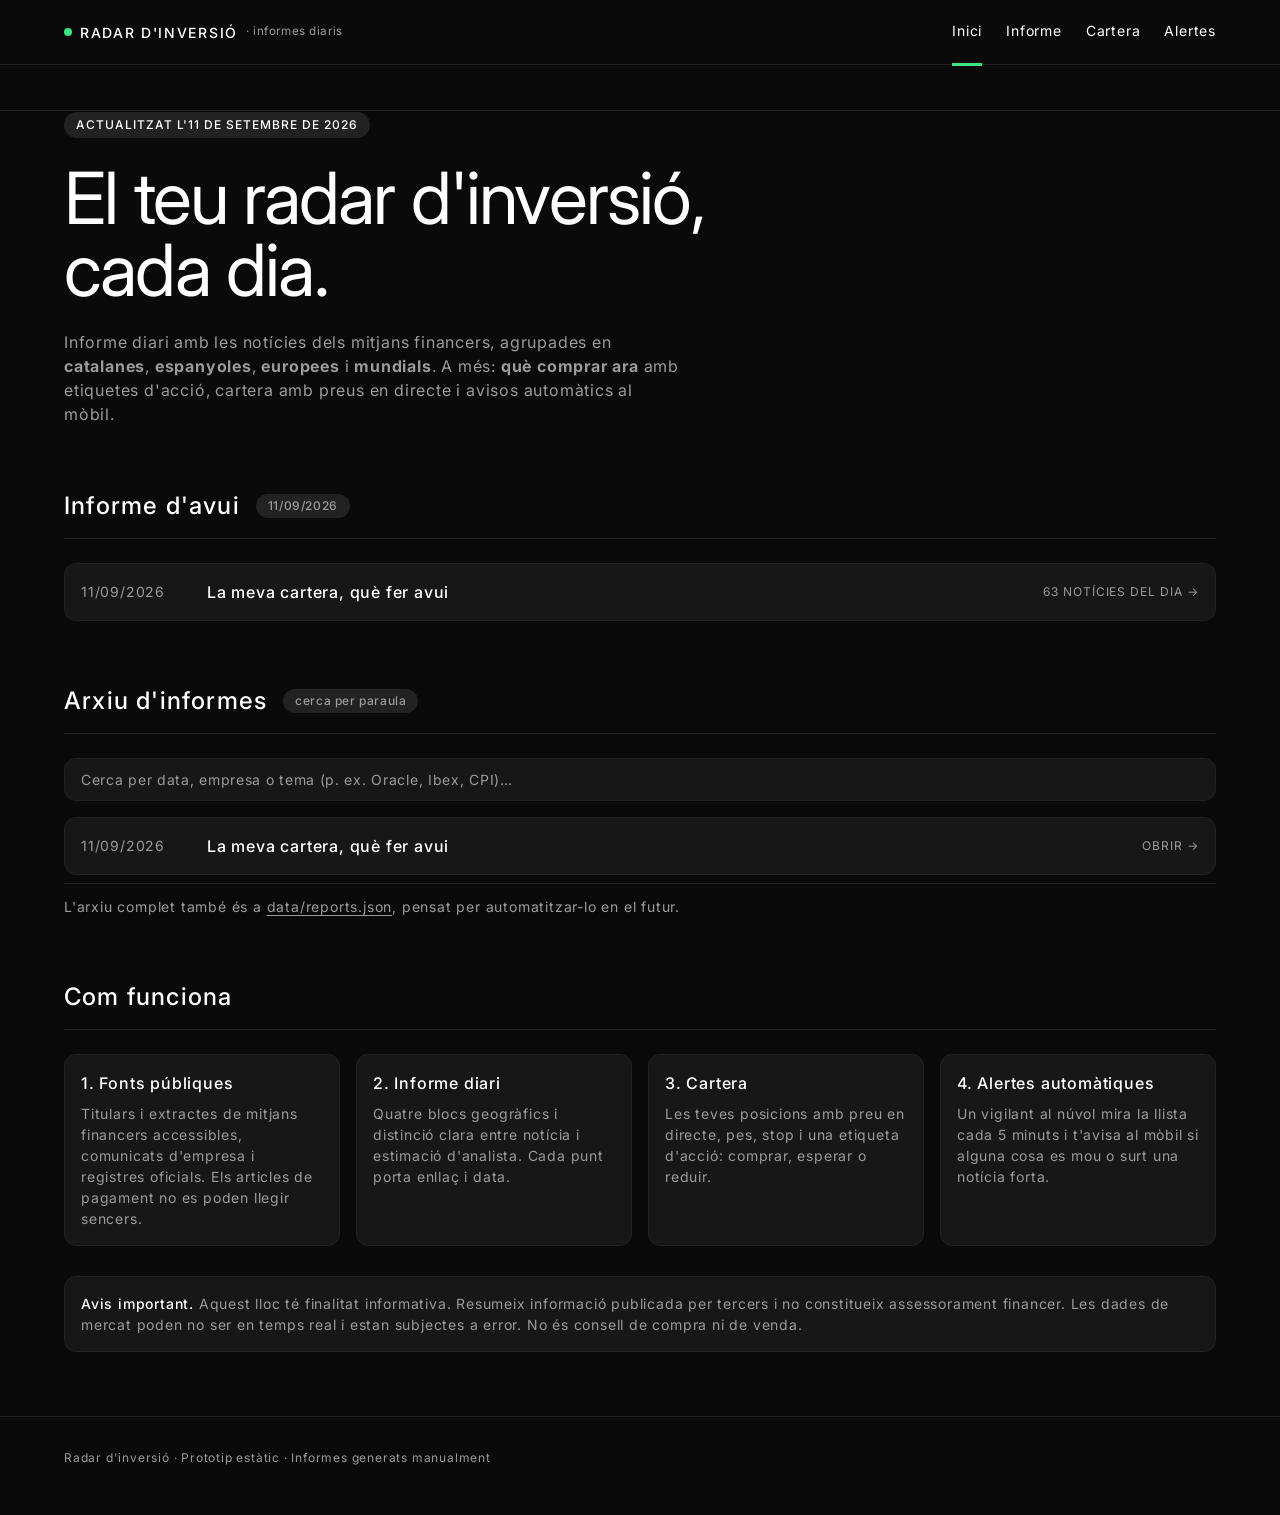
==== commit 3d4baa20: "informe nomes del dia + cartera de l'usuari amb analisi, horitzo i grafics" ====
--- a/index.html
+++ b/index.html
@@ -31,8 +31,8 @@
   <h2 class="section-title" id="avui">Informe d'avui <span class="pill">11/09/2026</span></h2>
   <a class="report-item" href="reports/2026-09-11.html" style="display:flex">
     <span class="date">11/09/2026</span>
-    <span class="title">CPI als EUA, Oracle i el rècord del dièsel</span>
-    <span class="count">100 notícies →</span>
+    <span class="title">La meva cartera, què fer avui</span>
+    <span class="count">63 notícies del dia →</span>
   </a>
 
   <h2 class="section-title" id="arxiu">Arxiu d'informes <span class="pill">cerca per paraula</span></h2>
@@ -41,7 +41,7 @@
   <div id="archive">
     <div class="report-item" data-date="2026-09-11">
       <span class="date">11/09/2026</span>
-      <span class="title">CPI als EUA, Oracle i el rècord del dièsel</span>
+      <span class="title">La meva cartera, què fer avui</span>
       <a class="count" href="reports/2026-09-11.html">Obrir →</a>
     </div>
   </div>
